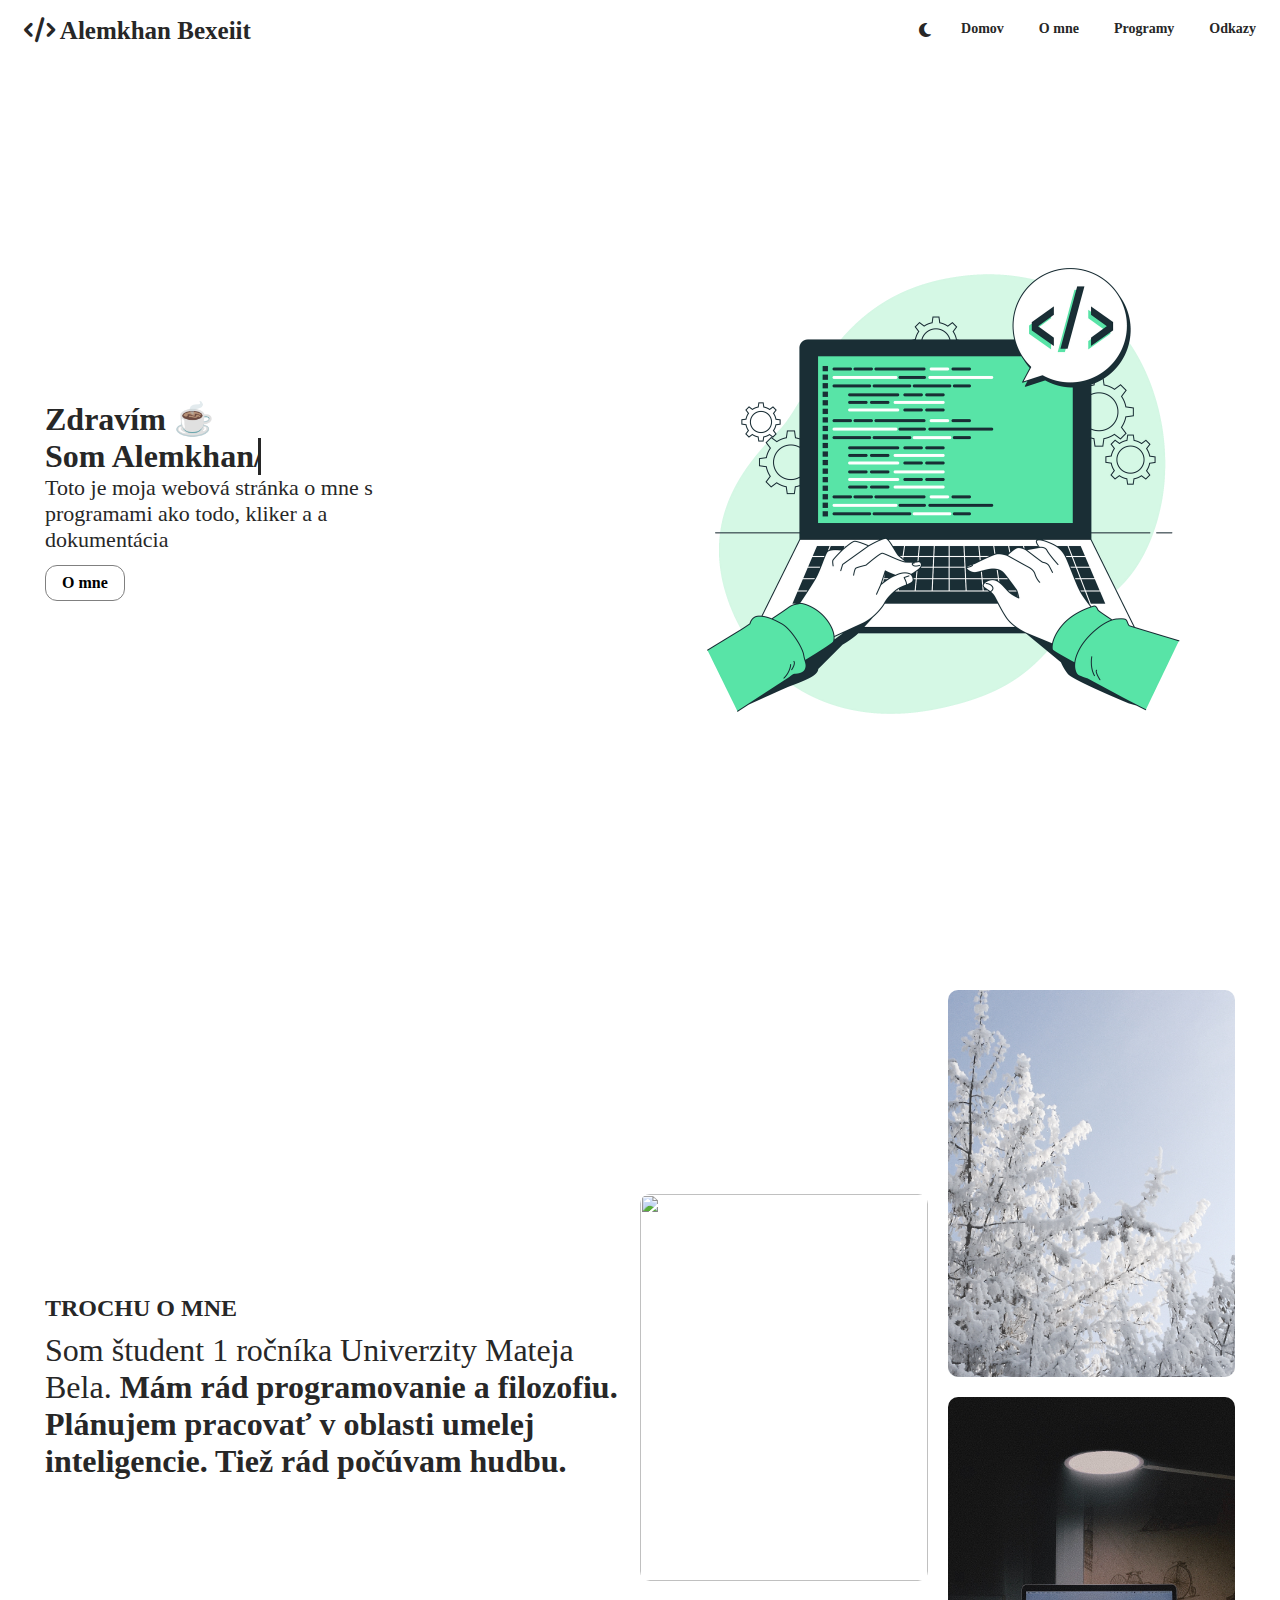
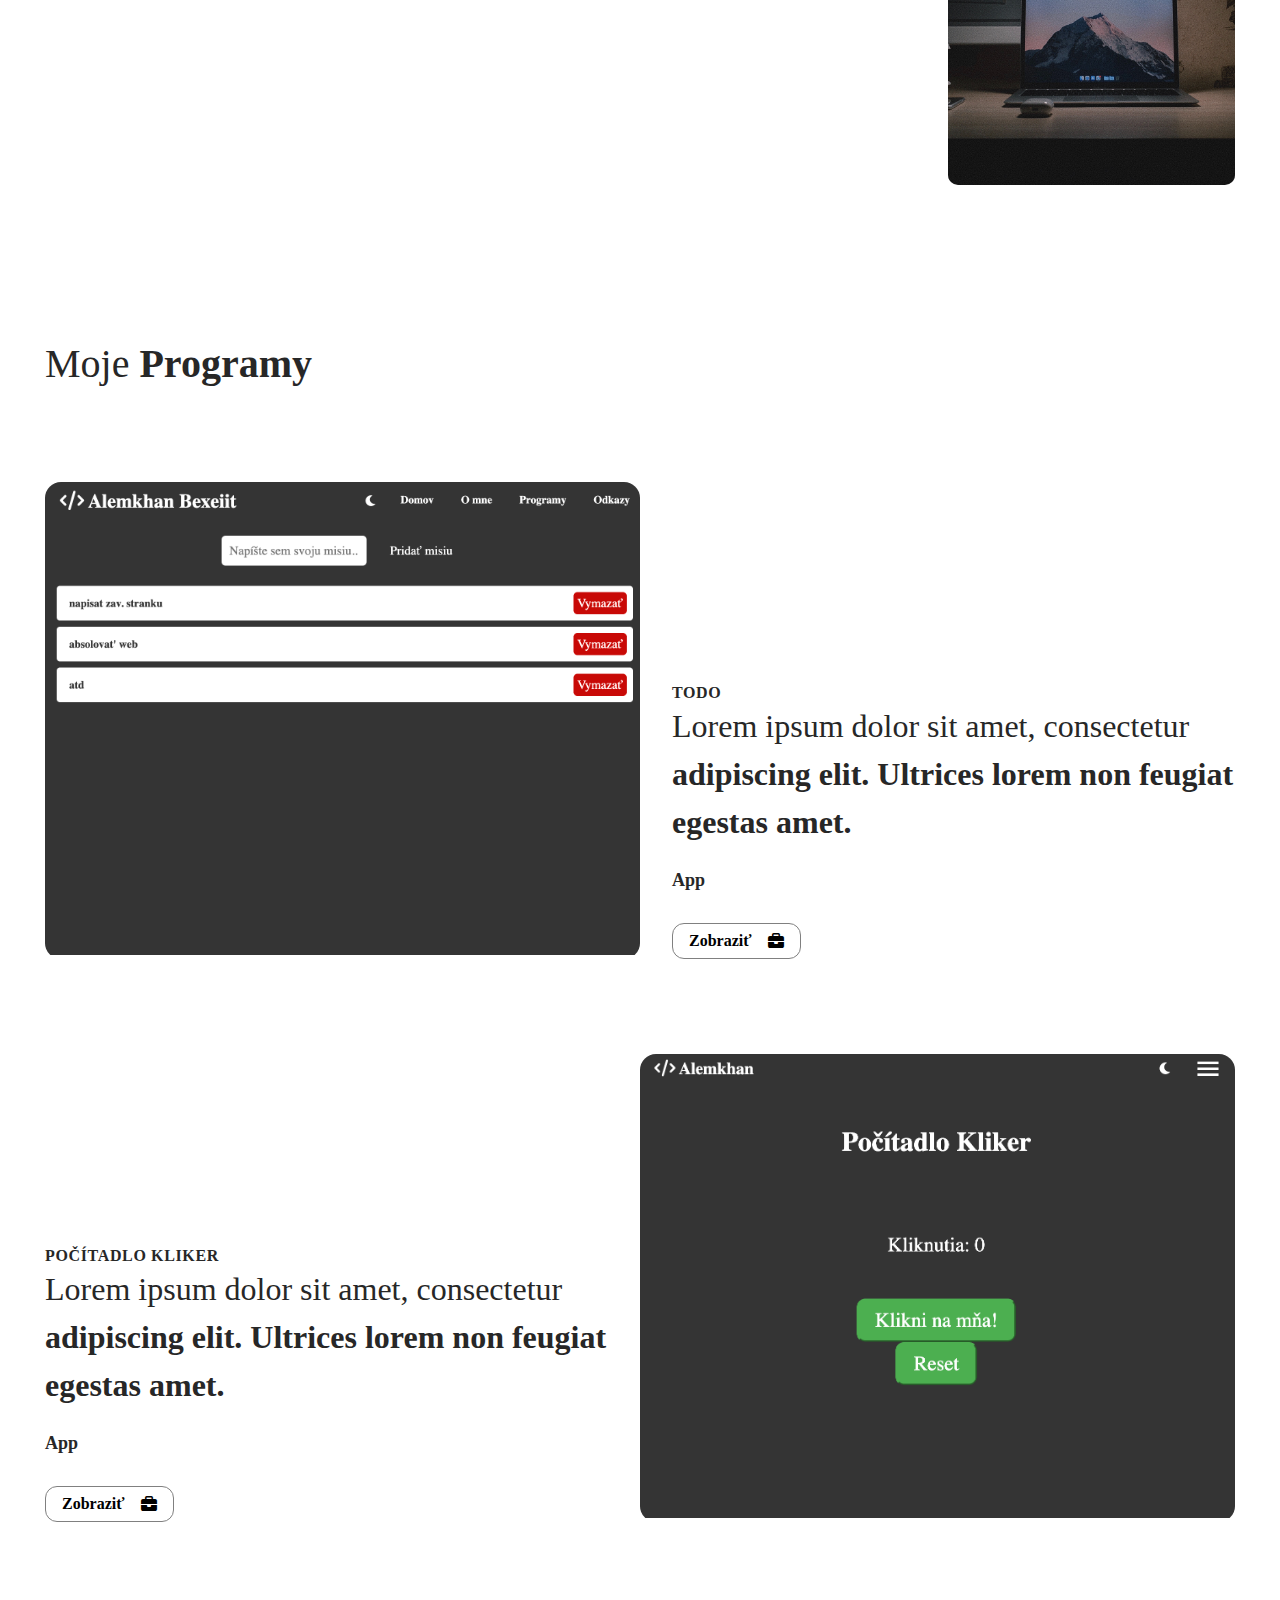
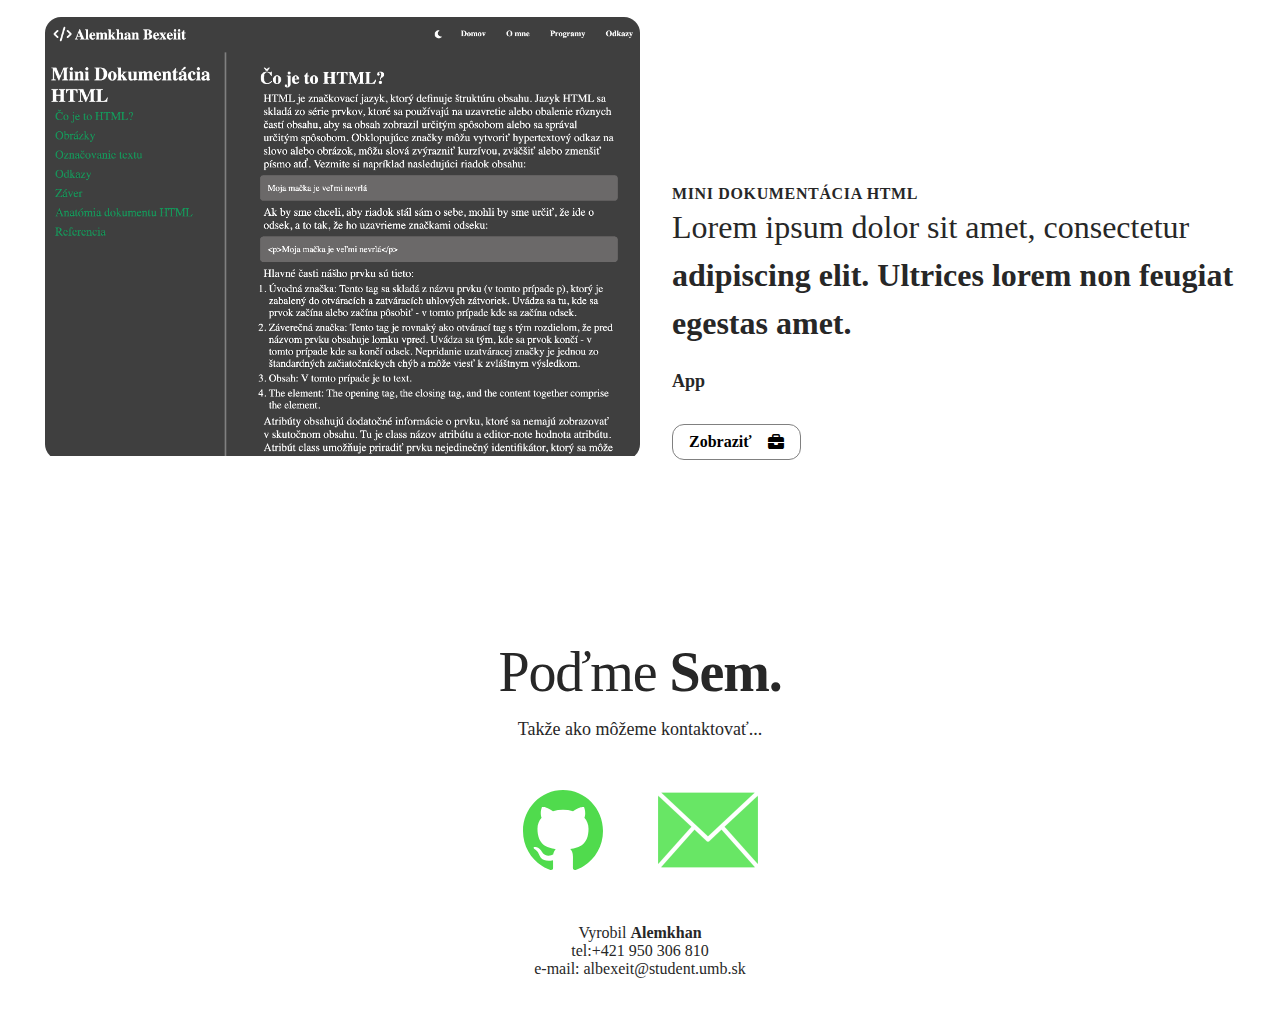
==== index.html @ d19af56a "Correct version" ====
<!-- odkaz na stranku online: alemkhan.maweb.eu -->

<!DOCTYPE html>
<html lang="sk">
<head>
	<!--pridanie optimalizácie seo a zapojenie všetkých potrebných štýlov a ikon-->
    <meta charset="UTF-8">
    <meta http-equiv="X-UA-Compatible" content="IE=edge">
    <meta name="viewport" content="width=device-width, initial-scale=1.0">
	<meta name="author" content="Alemkhan Bexeiit">
	<meta name="description" content="Záverečná stránka Alemkhan Bexeiit">
	<meta name="keywords" content="Alemkhan, Bexeiit, Alemkhan Bexeiit, stranka Alemkhan, Bexeiit stranka, zaverecna stranka Alemkhan, UMB Alemkhan, UMB Bexeiit, documentacia html, todo, kliker, Záverečná stránka Alemkhan, Záverečná stránka" />
    <link rel="stylesheet" href="style.css" />
    <link rel="stylesheet" href="https://cdnjs.cloudflare.com/ajax/libs/font-awesome/6.1.1/css/all.min.css" />
    <link rel="shortcut icon" href="img/code_codepen_coding_development_program_programming_icon_123266.png" type="image/x-icon" />
    <title>Alemkhan Bexeit</title>
</head>
<body>
	<!--Hlavička html kódu-->
    <header>
        <div class="container header__inner">
            <h1 class="logo"><a class="logo-a" href="#"><i class="fa-solid fa-code"></i> Alemkhan <span class="hide-logo">Bexeiit</span></a></h1>
            <nav>
                <div class="darkmodebtn">
                    <i class="fa-solid fa-moon"></i>
                </div>
                <ul class="ul menu__list">
                    <li class="menu__item"><a id="ul-li-1" class="ul-li-a menu__link" href="#home">Domov</a><div class="link-bottom" id="bt1"> </div></li>
                    <li class="menu__item"><a id="ul-li-2" class="ul-li-a menu__link" href="#about">O mne</a><div class="link-bottom" id="bt2"> </div></li>
                    <li class="menu__item"><a id="ul-li-3" class="ul-li-a menu__link" href="#works">Programy</a><div class="link-bottom" id="bt3"> </div></li>
                    <li class="menu__item"><a id="ul-li-4" class="ul-li-a menu__link" href="#contact">Odkazy</a><div class="link-bottom" id="bt4"> </div></li>
                </ul>
                <div class="hamburger">
                    <span class="bar" id="bar1"></span>
                    <span class="bar" id="bar2"></span>
                    <span class="bar" id="bar3"></span>
                </div>
            </nav>
        </div>
    </header>

	<!--Hlavný v body html kód-->
    <main>   
		<!--Prvá strana časti hlavného kódu-->
         <section class="observe home" id="home">
            <div class="container home__inner">
                <div class="home__info">
                    <div class="homei">Zdravím ☕</div>
                    <div class="typing-demo homei">
                        Som Alemkhan/študent UMB!
                    </div>
                    <p>
                        Toto je moja webová stránka o mne s programami ako todo, kliker a  a dokumentácia
                    </p>
					<a id="mainbtn" href="#about" class="card__button">O mne</a>
                </div>
                <img class="home__img" src="./img/home.png" alt="">
            </div>
         </section>

		 <!--Sekcia O mne v hlavnom kóde-->
         <section id="about" class="observe about">
			<div class="container about__container">
				<div class="about__info">
					<h2 class="about__title">Trochu o mne</h2>
					<div class="about__text"><span>Som študent 1 ročníka Univerzity Mateja Bela.</span> Mám rád programovanie a filozofiu. Plánujem pracovať v oblasti umelej inteligencie. Tiež rád počúvam hudbu. </div>
				</div>
				<div class="about__gallery">
					<div class="about__img"><img src="img/IMG_4137.png" alt=""></div>
					<div class="about__img"><img src="img/about-2.png" alt=""></div>
					<div class="about__img"><img src="img/about-3.png" alt=""></div>
				</div>
			</div>
		</section>

		<!--Všetky programy v mojom projekte-->
        <section id="works" class="observe works">
			<div class="container works__container">
				<h2 class="works__title">Moje <span>Programy</span></h2>
				<div class="works__body">
					<!--ToDo-->
					<div class="works__card card">
						<div class="card__img">
							<img src="img/todo.png" alt="">
						</div>
						<div class="card__info">
							<span class="card__tag">ToDo</span>
							<div class="card__text">Lorem ipsum dolor sit amet, consectetur <span>adipiscing elit. Ultrices
									lorem non feugiat egestas amet.</span></div>
							<div class="card__category">App</div>
							<a href="todo.html" id="btnwork1" class="card__button"><span>Zobraziť</span> <i class="fa-solid fa-briefcase"></i></a>
						</div>
					</div>
					<!--Kliker-->
					<div class="works__card card card_r">
						<div class="card__img">
							<img src="img/clicker.png" alt="">
						</div>
						<div class="card__info">
							<span class="card__tag">Počítadlo Kliker</span>
							<div class="card__text">Lorem ipsum dolor sit amet, consectetur <span>adipiscing elit. Ultrices
									lorem non feugiat egestas amet.</span></div>
							<div class="card__category">App</div>
							<a href="clicker.html" id="btnwork2" class="card__button"><span>Zobraziť</span> <i class="fa-solid fa-briefcase"></i></a>
						</div>
					</div>
					<!--Documentacia-->
					<div class="works__card card">
						<div class="card__img">
							<img src="img/documentation.png" alt="">
						</div>
						<div class="card__info">
							<span class="card__tag">Mini Dokumentácia HTML</span>
							<div class="card__text">Lorem ipsum dolor sit amet, consectetur <span>adipiscing elit. Ultrices
									lorem non feugiat egestas amet.</span></div>
							<div class="card__category">App</div>
							<a href="htmldoc.html" id="btnwork3" class="card__button"><span>Zobraziť</span> <i class="fa-solid fa-briefcase"></i></a>
						</div>
					</div>
				</div>
			</div>
		</section>
    </main>

	<!--Footer html kodu-->
    <footer id="contact" class="observe footer">
		<div class="container footer__container">
			<h3 class="footer__title"><span>Poďme</span> Sem.</h3>
			<span class="footer__subtitle">Takže ako môžeme kontaktovať...</span>
			<div class="footer__socials">
				<a href="https://github.com/AlemkhanIT" class="footer__social">
					<svg width="80px" height="80px" viewBox="0 0 20 20" version="1.1" xmlns="http://www.w3.org/2000/svg" xmlns:xlink="http://www.w3.org/1999/xlink" fill="#828282" stroke="#828282"><g stroke-width="0"></g><g stroke-linecap="round" stroke-linejoin="round"></g><g> <title>github [#50db4d]</title> <desc>Created with Sketch.</desc> <defs> </defs> <g id="Page-1" stroke="none" stroke-width="1" fill="none" fill-rule="evenodd"> <g id="Dribbble-Light-Preview" transform="translate(-140.000000, -7559.000000)" fill="#50db4d"> <g id="icons" transform="translate(56.000000, 160.000000)"> <path d="M94,7399 C99.523,7399 104,7403.59 104,7409.253 C104,7413.782 101.138,7417.624 97.167,7418.981 C96.66,7419.082 96.48,7418.762 96.48,7418.489 C96.48,7418.151 96.492,7417.047 96.492,7415.675 C96.492,7414.719 96.172,7414.095 95.813,7413.777 C98.04,7413.523 100.38,7412.656 100.38,7408.718 C100.38,7407.598 99.992,7406.684 99.35,7405.966 C99.454,7405.707 99.797,7404.664 99.252,7403.252 C99.252,7403.252 98.414,7402.977 96.505,7404.303 C95.706,7404.076 94.85,7403.962 94,7403.958 C93.15,7403.962 92.295,7404.076 91.497,7404.303 C89.586,7402.977 88.746,7403.252 88.746,7403.252 C88.203,7404.664 88.546,7405.707 88.649,7405.966 C88.01,7406.684 87.619,7407.598 87.619,7408.718 C87.619,7412.646 89.954,7413.526 92.175,7413.785 C91.889,7414.041 91.63,7414.493 91.54,7415.156 C90.97,7415.418 89.522,7415.871 88.63,7414.304 C88.63,7414.304 88.101,7413.319 87.097,7413.247 C87.097,7413.247 86.122,7413.234 87.029,7413.87 C87.029,7413.87 87.684,7414.185 88.139,7415.37 C88.139,7415.37 88.726,7417.2 91.508,7416.58 C91.513,7417.437 91.522,7418.245 91.522,7418.489 C91.522,7418.76 91.338,7419.077 90.839,7418.982 C86.865,7417.627 84,7413.783 84,7409.253 C84,7403.59 88.478,7399 94,7399"> </path> </g> </g> </g> </g></svg>					
				</a>
				<a href="mailto:abexeit@student.umb.sk" class="footer__social">
					<svg fill="#68e665" version="1.1" xmlns="http://www.w3.org/2000/svg" xmlns:xlink="http://www.w3.org/1999/xlink" width="100px" height="100px" viewBox="0 0 512 512" xml:space="preserve" stroke="#68e665"><g stroke-width="0"></g><g stroke-linecap="round" stroke-linejoin="round"></g><g> <g> <path style="display: inline;" d="M170.591,239.406L1.584,429.263c-0.433-1.911-1.084-3.759-1.084-5.852V88.589 c0-2.541,0.71-4.837,1.356-7.144L170.591,239.406z M493.987,65.524c-1.238-0.277-2.424-0.876-3.79-0.876H21.819 c-1.297,0-2.456,0.599-3.769,0.876l237.961,222.734L493.987,65.524z M262.808,313.021c-1.954,1.869-4.372,2.777-6.797,2.777 c-2.419,0-4.842-0.908-6.775-2.777l-62.21-58.217L16.656,446.145c1.698,0.523,3.364,1.207,5.163,1.207h468.378 c1.89,0,3.534-0.684,5.243-1.207L325.082,254.804L262.808,313.021z M341.494,239.406l168.98,189.836 c0.459-1.911,1.025-3.759,1.025-5.831V88.589c0-2.499-0.62-4.837-1.26-7.133L341.494,239.406z"> </path> </g> </g></svg>				</a>
			</div>
			<div class="footer__copyright">Vyrobil <span>Alemkhan</span></div>
			<div>tel:+421 950 306 810</div>
			<div>e-mail: albexeit@student.umb.sk</div>
		</div>
	</footer>

	<!--pridanie môjho skriptu na konci, aby to fungovalo správne-->
    <script src="script.js"></script>
</body>
</html>
---- style.css ----
/* štandardné nastavenia */
* {
	box-sizing: border-box;
	font-family: "Open Sans";
	margin: 0;
	padding: 0;
}
html{
    scroll-behavior: smooth;
}
/* premenné farieb */
:root{
	--primary-color:#fff;
	--secondary-color:#272727;
}

/* všetky štýly (body) */
body{
	color: var(--secondary-color);
	background-color: var(--primary-color);
    margin:0 20px;
}
#about,#works,#contact{
    padding-top: 60px;
}
/* tmavý štýl témy */
.dark-mode{
	color: #fff;
	background-color: #272727;
}
.darkmodebtn{
	cursor: pointer;
}

/* header štýly */
.logo-a {
	display: block;
	color: var(--secondary-color);
	font-weight: 700;
	text-decoration: none;
	font-size: 25px;
}
a:hover > i {
	animation: rotation 0.5s;
}
.logo-a.darker-mode{
    color: #fff;
}
.logo-a:visited{
    color: var(--secondary-color);
}
.logo-a.darker-mode:visited{
    color: #fff;
}
header{
    padding-top: 50px;
    padding-left: 10px;
    padding-right: 10px;
    position: fixed;
    width: 100%;
    padding: 9px;
    z-index: 1000;
    top: 0;
    left: 0;
    background-color: var(--primary-color);
}
.header__inner{
    display: flex;
    align-items: center;
    justify-content: space-between;
    margin: 0 20px;
}
header.darker-mode{
	color: #fff;
	background-color:#272727;
}
.header__inner ul{
    display: flex;
    align-items: center;
    gap: 35px;
}
.ul li{
    font-size: 14px;
    list-style: none;
    margin-top: 12px;
}
.ul-li-a{
    text-decoration: none;
    font-weight: 700;
    color: var(--secondary-color);
}
nav ul li.active  .link-bottom{
    opacity: 1;
}
.ul-li-a.darker-mode{
    color: #fff;
}
.link-bottom{
    width: 100%;
    height: 3px;
    background-color: var(--secondary-color);
    margin-top: 12px;
    opacity: 0;
}
.link-bottom.darker-mode{
    background-color:#fff;
}
.header__inner ul li a:hover + .link-bottom{
    transition: .3s all ease-in-out;
    opacity: 1;
}
/* burger menu pre responsivnosti */
.hamburger{
    display: none;
    cursor: pointer;
}
.bar{
    display: block;
    width: 25px;
    height: 3px;
    margin: 4px auto;
    background-color: var(--secondary-color);
    -webkit-transition: all .3s ease-in-out;
    transition: all .3s ease-in-out;
}
.bar.darker-mode{
	background-color: #fff;
}

/* animácia otáčania  */
@keyframes rotation {
	0% {
		transform: rotate(0deg);
	}
	100% {
		transform: rotate(360deg);
	}
}

/* navigacia */
nav{
	display: flex;
	align-items: center;
	gap: 30px;
}

/* main štýly */
main{
	padding: 0 10px;
}

/* domovská obrazovka */
.home{
    height: 100vh;
    padding-top: 100px;
    display: flex;
}
.home__inner{
    width: 100%;
    display: grid;
    grid-template-columns: 1fr 1fr;
    align-items: center;
    gap:20px;
}
.home__img{
    width: 100%;
    max-width: 800px;
    height: auto;
    justify-self: center;
    animation: fly 3s linear infinite;
}
.homei{
	font-size: 2.5em;
    font-weight: 600;
}
.home__info{
    width: 50ch;
}
.home__info p{
    font-size: 22px;
}

/* animácia lietajúceho obrázka na hlavnej stránke */
@keyframes fly{
    0%{
        transform: translateY(20px);
    }
    50%{
        transform: translateY(0px);
    }
    100%{
        transform: translateY(20px);
    }
}

/* typing animacia */
.typing-demo {
	width: 100%;
    max-width: 27ch;
	animation: typing 7s steps(35) infinite, blink 0.5s step-end infinite alternate;
	white-space: nowrap;
	overflow: hidden;
	border-right: 3px solid;
}

/* animácia imitácie písania na klávesnici */
@keyframes typing {
	0%,10%,100% {
		width: 0ch;
	}
    50%,80%{
        width: 27ch;
    }
}
@keyframes blink {
	50% {
		border-color: transparent;
	}
}

/* o mne sekcia štýly */
.about{
    margin-top: 30px;
	padding: 75px 0;
}
.about__container {
	display: flex;
	align-items: center;
	gap: 20px;
}
.about__text {
	font-size: 32px;
	
	font-weight: 600;
	margin-top: 10px;
}
.about__text span {
	font-weight: 300;
}
.about__title {
	font-weight: 600;
	font-size: 24px;
	text-transform: uppercase;
}
.about__gallery {
	flex: 0 0 50%;
	display: grid;
	grid-template-columns: repeat(2, 1fr);
	grid-template-rows: repeat(4, 1fr);
	gap: 20px;
}
.about__img {
	border-radius: 10px;
	overflow: hidden;
}
.about__img img {
	height: 100%;
	width: 100%;
	object-fit: cover;
}
.about__img:nth-child(1) {
	grid-column: 1/2;
	grid-row: 2/4;
}
.about__img:nth-child(2) {
	grid-column: 2/3;
	grid-row: 1/3;
}
.about__img:nth-child(3) {
	grid-column: 2/3;
	grid-row: 3/5;
}

/* štýly sekcie programov */
.works {
	padding: 80px 0 120px;
    margin-top: 20px;
}
.works__title {
	font-weight: 300;
	font-size: 40px;
}
.works__title span {
	font-weight: 600;
}
.works__body {
	margin-top: 95px;
}
.container {
	max-width: 1300px;
	margin: 0px auto;
	padding: 0 15px;
}
.card {
	display: flex;
	gap: 32px;
}
.card:not(:last-child) {
	margin-bottom: 95px;
}
.card_r {
	flex-direction: row-reverse;
}
.card__img {
	border-radius: 16px;
	overflow: hidden;
	flex: 0 0 50%;
}
.card__img img {
	max-width: 100%;
}
.card__info {
	flex: 1 1 auto;
	align-self: flex-end;
}
.card__tag {
	font-weight: 600;
	letter-spacing: 0.04em;
	text-transform: uppercase;
	margin-bottom: 16px;
}
.card__text {
	font-weight: 300;
	font-size: 32px;
	line-height: 150%;
	margin-bottom: 24px;
}
.card__text span {
	font-weight: 600;
}
.card__category {
	font-size: 18px;
    font-weight: 700;
}
.card__button {
	display: inline-flex;
	margin-top: 32px;
	padding: 8px 16px 8px 16px;
	border: 1px solid gray;
	border-radius: 12px;
	color: #000;
	text-decoration: none;
    align-items: center;
    gap: 16px;
    font-weight: 700;
    transition: .2s all ease-in-out;
}
.card__button.darker-mode{
    color: white;
}

.card__button:hover {
	background: #50C878;
    color: #fff;
    border: 1px solid transparent;
}

.home__info > .card__button{
    margin-top: 12px;
}


/* pätička stranky */
.footer {
	padding: 80px 0 40px;
}
.footer__container {
	display: flex;
	justify-content: center;
	flex-direction: column;
	align-items: center;
}
.footer__title {
	font-size: 56px;
	letter-spacing: -0.02em;
	font-weight: 600;
}
.footer__title span {
	font-weight: 300;
}
.footer__subtitle {
	font-weight: 300;
	font-size: 18px;
	margin-top: 15px;
}
.footer__socials {
	display: flex;
	margin-top: 40px;
	align-items: center;
}
.footer__social svg {
	transition: all .2s;
}
.footer__social:hover svg {
	transform: scale(1.3);
}
.footer__social:not(:last-child) {
	margin-right: 55px;
}
.footer__copyright {
	margin-top: 40px;
	font-weight: 300;
}
.footer__copyright span {
	font-weight: 600;
}
.footer__social {
    fill: #272727;
}

/* Responzivita stránky pre maximálnu šírku 1300px */
@media(max-width:1300px){
    .homei{
        font-size: 2em;
        font-weight: 600;
    }
    h2{
        font-size: 20px;
    }
    .home__info{
        width: 27ch;
    }
    .home__info p{
        width: 30ch;
        font-size: 22px;
    }
    .home__img{
        width: 100%;
        max-width: 500px;
    }
}
/* Responzivita stránky pre maximálnu šírku 840px */
@media (max-width:840px){
    .about__img:nth-child(1) {
        width: 50%;
    }
    .about__container {
		flex-direction: column;
	}
    .about__text{
        font-size: 20px;
    }
	.about__gallery {
		display: flex;
		align-items: center;
		justify-content: space-evenly;
		flex-wrap: wrap;
		flex-direction: row;
		align-items: stretch;
	}
    .typing-demo {
		font-size: 22px;
	}
    .about__img:nth-child(2) {
        display: none;
    }
    .about__img:nth-child(3) {
        display: none;
    }
}
/* Responzivita stránky pre maximálnu šírku 764px */
@media (max-width: 764px) {
    .about__img:nth-child(1) {
        width: 60%;
    }
    body{
        margin: 0;
    }
    .header__inner{
        margin: 0;
    }
	.header{
        padding: 10px;
    }
	.logo a{
		font-size: 20px;
	}
	.hamburger{
        display: block;
    }
    .hamburger.active .bar:nth-child(2){
        opacity: 0;
    }
    .hamburger.active .bar:nth-child(1){
        transform: translateY(7px) rotate(45deg);
    }
    .hamburger.active .bar:nth-child(3){
        transform: translateY(-7px) rotate(-45deg);
    }
    .typing-demo {
		font-size: 18px;
	}
    .home__info p{
        font-size: 18px;
    }
    .ul{
        position: fixed;
        right: -100%;
        top: 45px;
        bottom: 0;
        flex-direction: column;
        background-color: var(--primary-color);
        width: 100%;
        text-align: center;
        transition: .3s;
        padding: 20px;
        overflow-y: scroll;
        z-index: 100;
    }
	.ul.darker-mode{
		background-color:#272727;
	}
    .ul li a{
        color: var(--secondary-color);
        margin: 10px auto;
    }
    .ul.active{
        right: 0;
    }
    .hide-logo{
        display: none;
    }
    .card {
		flex-direction: column;
		align-items: center;
		text-align: center;
	}
    .clients, .works, .about {
		padding: 30px 0 ;
	}
	.clients__title, .works__title {
		font-size: 25px;
	}
	.clients__body, .works__body {
		margin-top: 40px;
	}
	.card:not(:last-child) {
		margin-bottom: 50px;
	}
    .card__text, .about__text {
		font-size: 20px;
		margin-top: 10px;
	}
    .menu__item{
        font-size: 25px;
    }
    .ul li{
        font-size: 20px;
    }
    .header__inner ul{
        margin-top:-7px;
        padding-top: 70px;
    }
}
/* Responzivita stránky pre maximálnu šírku 600px */
@media (max-width:600px){
    .home__inner{
        grid-template-columns: 1fr;
    }
    .home{
        height: auto;
    }
    
    .about__img:nth-child(1) {
        width: 100%;
    }
    .footer__title {
		font-size: 30px;
	}
}
/* Responzivita stránky pre maximálnu šírku 300px */
@media (max-width:300px){
    .typing-demo{
        font-size: 15px;
    }
    .home__info p{
        font-size: 15px;
    }
}
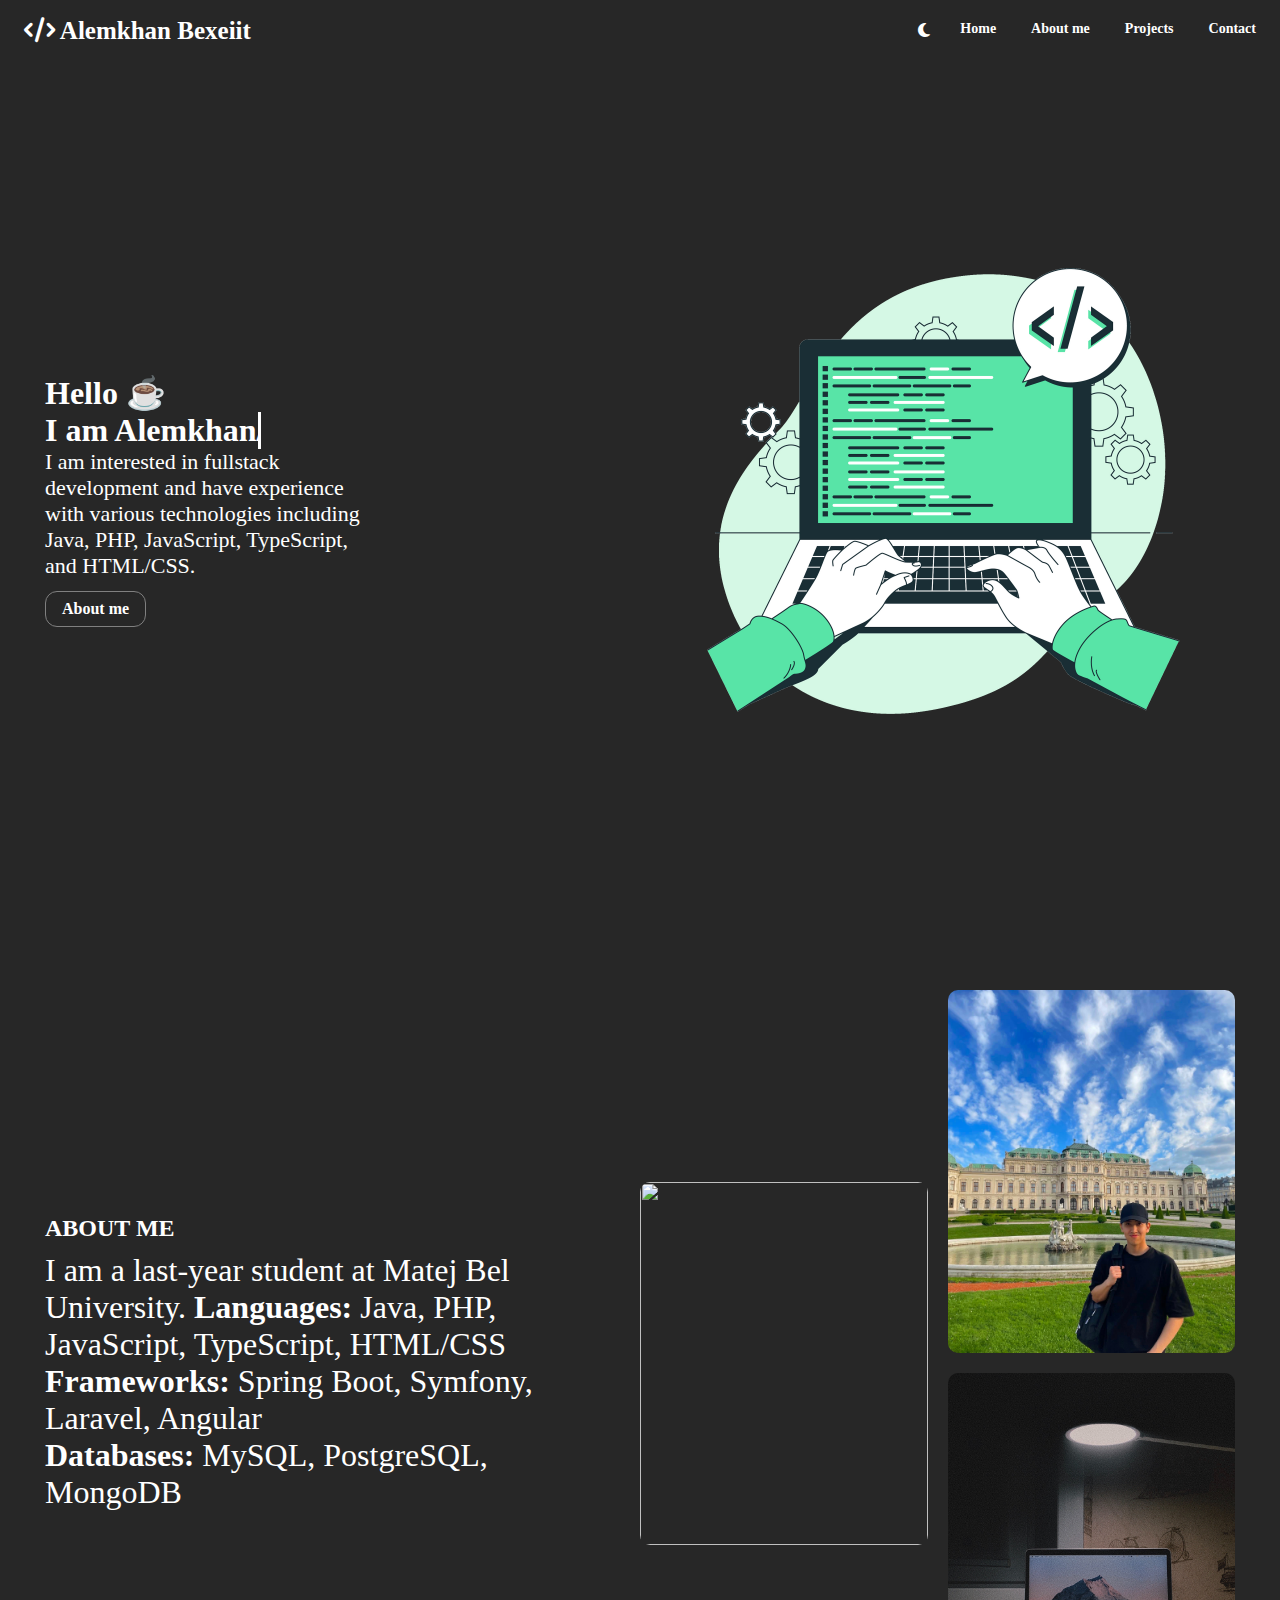
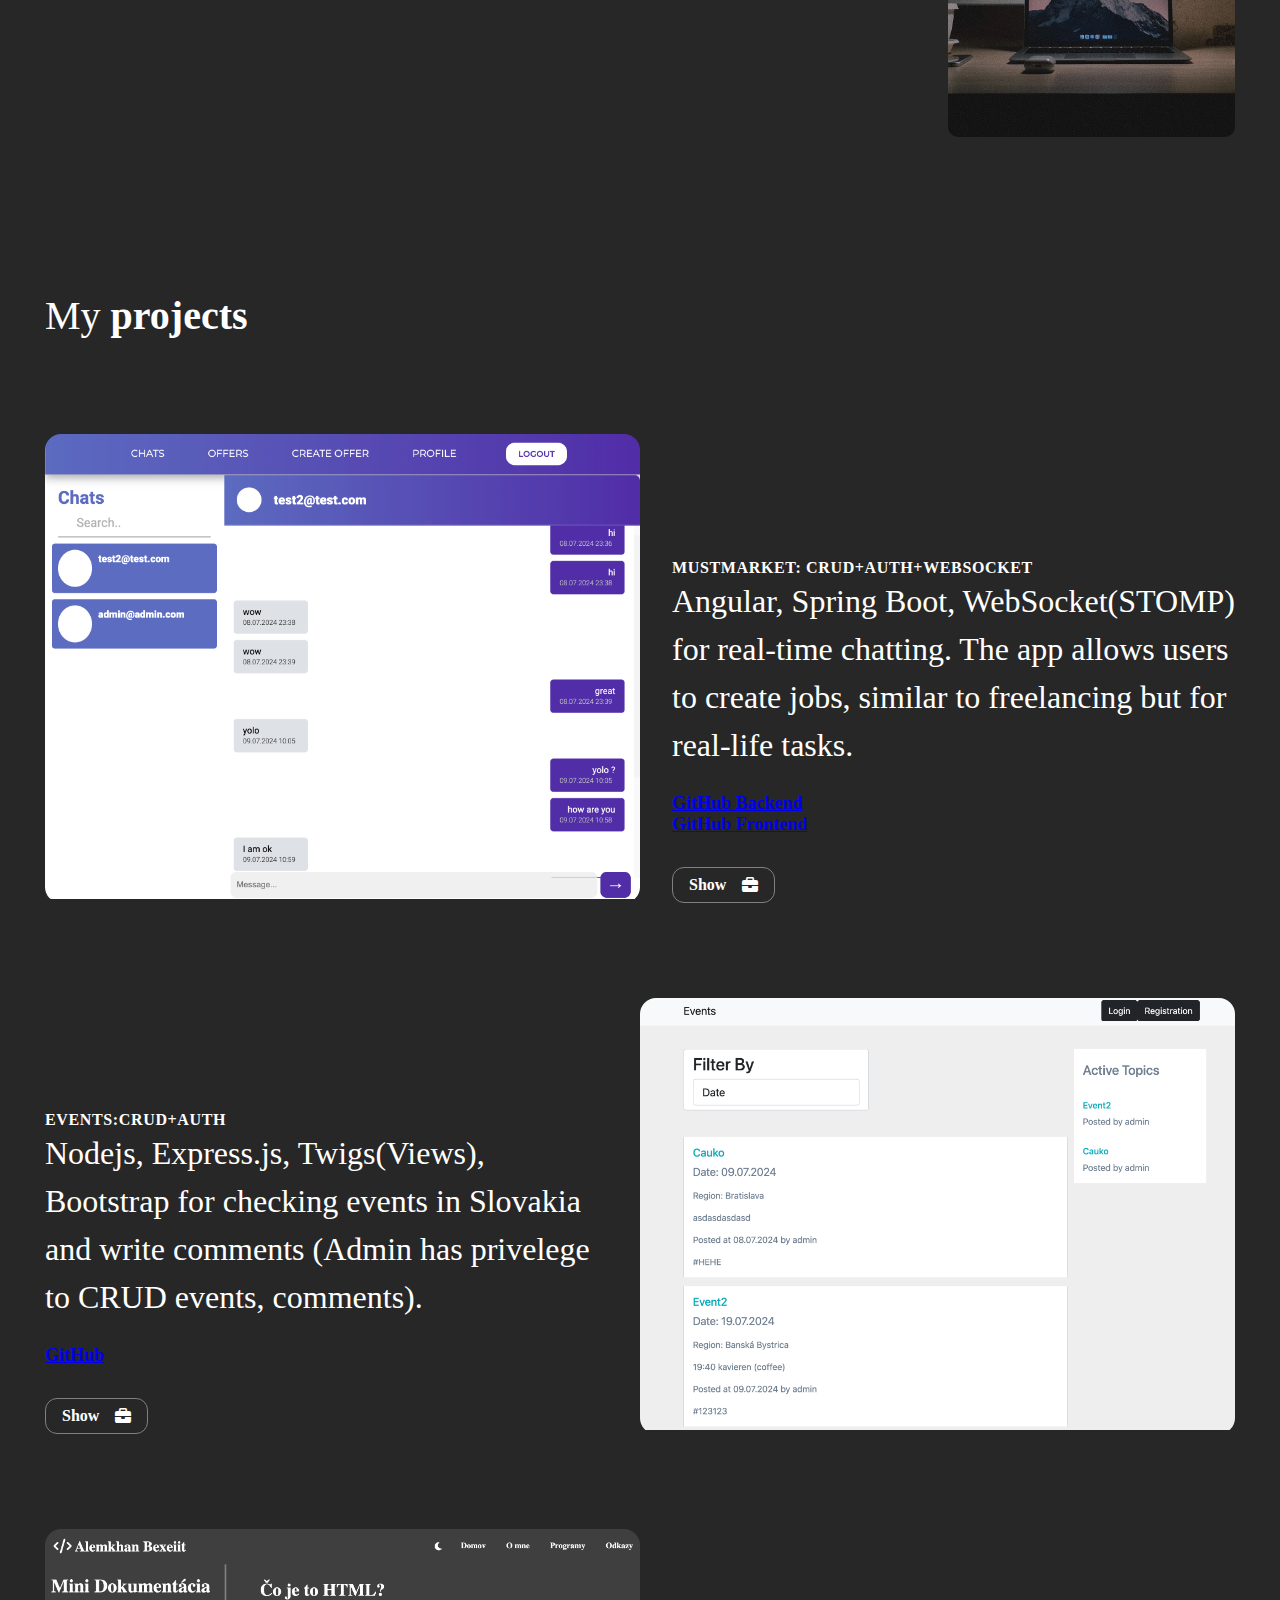
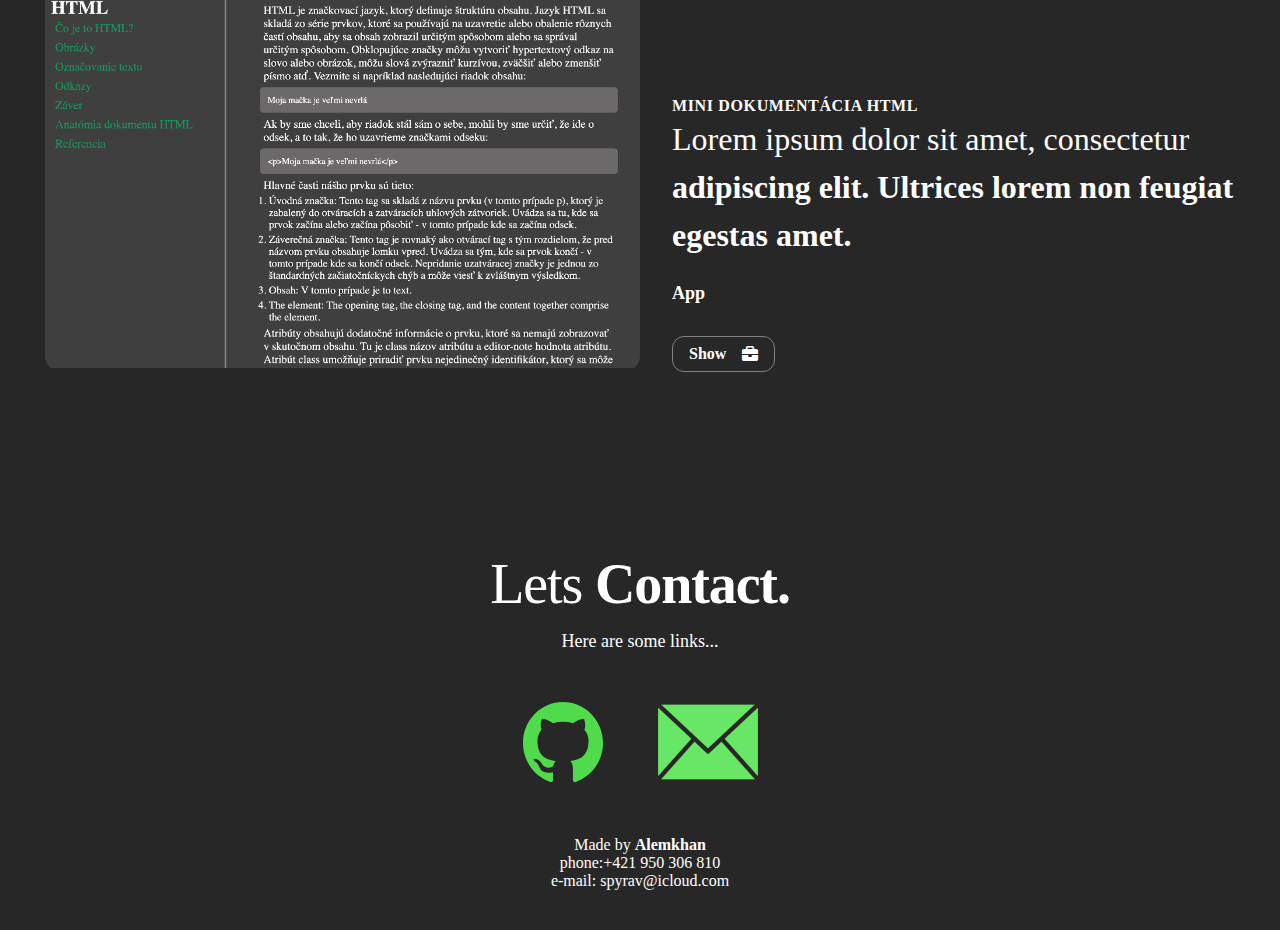
==== commit 846233a5: "Existing projects" ====
--- a/index.html
+++ b/index.html
@@ -1,39 +1,39 @@
 <!-- odkaz na stranku online: alemkhan.maweb.eu -->
 
 <!DOCTYPE html>
-<html lang="sk">
+<html lang="en">
 <head>
 	<!--pridanie optimalizácie seo a zapojenie všetkých potrebných štýlov a ikon-->
     <meta charset="UTF-8">
     <meta http-equiv="X-UA-Compatible" content="IE=edge">
     <meta name="viewport" content="width=device-width, initial-scale=1.0">
 	<meta name="author" content="Alemkhan Bexeiit">
-	<meta name="description" content="Záverečná stránka Alemkhan Bexeiit">
-	<meta name="keywords" content="Alemkhan, Bexeiit, Alemkhan Bexeiit, stranka Alemkhan, Bexeiit stranka, zaverecna stranka Alemkhan, UMB Alemkhan, UMB Bexeiit, documentacia html, todo, kliker, Záverečná stránka Alemkhan, Záverečná stránka" />
+	<meta name="description" content="Alemkhan Bexeiit">
+	<meta name="keywords" content="Alemkhan, Bexeiit, Alemkhan Bexeiit, website Alemkhan, Bexeiit website, portfolio Alemkhan, UMB Alemkhan, UMB Bexeiit, Alemkhan Bexeiit portfolio" />
     <link rel="stylesheet" href="style.css" />
     <link rel="stylesheet" href="https://cdnjs.cloudflare.com/ajax/libs/font-awesome/6.1.1/css/all.min.css" />
     <link rel="shortcut icon" href="img/code_codepen_coding_development_program_programming_icon_123266.png" type="image/x-icon" />
-    <title>Alemkhan Bexeit</title>
+    <title>Alemkhan Bexeiit</title>
 </head>
-<body>
+<body class="dark-mode">
 	<!--Hlavička html kódu-->
-    <header>
+    <header class="darker-mode">
         <div class="container header__inner">
-            <h1 class="logo"><a class="logo-a" href="#"><i class="fa-solid fa-code"></i> Alemkhan <span class="hide-logo">Bexeiit</span></a></h1>
+            <h1 class="logo"><a class="logo-a darker-mode" href="#"><i class="fa-solid fa-code"></i> Alemkhan <span class="hide-logo">Bexeiit</span></a></h1>
             <nav>
                 <div class="darkmodebtn">
                     <i class="fa-solid fa-moon"></i>
                 </div>
-                <ul class="ul menu__list">
-                    <li class="menu__item"><a id="ul-li-1" class="ul-li-a menu__link" href="#home">Domov</a><div class="link-bottom" id="bt1"> </div></li>
-                    <li class="menu__item"><a id="ul-li-2" class="ul-li-a menu__link" href="#about">O mne</a><div class="link-bottom" id="bt2"> </div></li>
-                    <li class="menu__item"><a id="ul-li-3" class="ul-li-a menu__link" href="#works">Programy</a><div class="link-bottom" id="bt3"> </div></li>
-                    <li class="menu__item"><a id="ul-li-4" class="ul-li-a menu__link" href="#contact">Odkazy</a><div class="link-bottom" id="bt4"> </div></li>
+                <ul class="ul darker-mode menu__list">
+                    <li class="menu__item"><a id="ul-li-1" class="ul-li-a darker-mode menu__link" href="#home">Home</a><div class="link-bottom darker-mode" id="bt1"> </div></li>
+                    <li class="menu__item"><a id="ul-li-2" class="ul-li-a darker-mode menu__link" href="#about">About me</a><div class="link-bottom darker-mode" id="bt2"> </div></li>
+                    <li class="menu__item"><a id="ul-li-3" class="ul-li-a darker-mode menu__link" href="#works">Projects</a><div class="link-bottom darker-mode" id="bt3"> </div></li>
+                    <li class="menu__item"><a id="ul-li-4" class="ul-li-a darker-mode menu__link" href="#contact">Contact</a><div class="link-bottom darker-mode" id="bt4"> </div></li>
                 </ul>
                 <div class="hamburger">
-                    <span class="bar" id="bar1"></span>
-                    <span class="bar" id="bar2"></span>
-                    <span class="bar" id="bar3"></span>
+                    <span class="bar darker-mode" id="bar1"></span>
+                    <span class="bar darker-mode" id="bar2"></span>
+                    <span class="bar darker-mode" id="bar3"></span>
                 </div>
             </nav>
         </div>
@@ -45,14 +45,14 @@
          <section class="observe home" id="home">
             <div class="container home__inner">
                 <div class="home__info">
-                    <div class="homei">Zdravím ☕</div>
+                    <div class="homei">Hello ☕</div>
                     <div class="typing-demo homei">
-                        Som Alemkhan/študent UMB!
+                        I am Alemkhan/Fullstack Dev.
                     </div>
                     <p>
-                        Toto je moja webová stránka o mne s programami ako todo, kliker a  a dokumentácia
+                        I am interested in fullstack development and have experience with various technologies including Java, PHP, JavaScript, TypeScript, and HTML/CSS. 
                     </p>
-					<a id="mainbtn" href="#about" class="card__button">O mne</a>
+					<a id="mainbtn" href="#about" class="card__button darker-mode">About me</a>
                 </div>
                 <img class="home__img" src="./img/home.png" alt="">
             </div>
@@ -62,12 +62,16 @@
          <section id="about" class="observe about">
 			<div class="container about__container">
 				<div class="about__info">
-					<h2 class="about__title">Trochu o mne</h2>
-					<div class="about__text"><span>Som študent 1 ročníka Univerzity Mateja Bela.</span> Mám rád programovanie a filozofiu. Plánujem pracovať v oblasti umelej inteligencie. Tiež rád počúvam hudbu. </div>
+					<h2 class="about__title">About me</h2>
+					<div class="about__text"><span>I am a last-year student at Matej Bel University.</span> Languages: <span>Java, PHP, JavaScript, TypeScript, HTML/CSS</span><br>
+
+						Frameworks: <span>Spring Boot, Symfony, Laravel, Angular</span><br>
+						
+						Databases: <span>MySQL, PostgreSQL, MongoDB </span></div>
 				</div>
 				<div class="about__gallery">
 					<div class="about__img"><img src="img/IMG_4137.png" alt=""></div>
-					<div class="about__img"><img src="img/about-2.png" alt=""></div>
+					<div class="about__img"><img src="img/IMG_4415.JPG" alt=""></div>
 					<div class="about__img"><img src="img/about-3.png" alt=""></div>
 				</div>
 			</div>
@@ -76,32 +80,31 @@
 		<!--Všetky programy v mojom projekte-->
         <section id="works" class="observe works">
 			<div class="container works__container">
-				<h2 class="works__title">Moje <span>Programy</span></h2>
+				<h2 class="works__title">My <span>projects</span></h2>
 				<div class="works__body">
-					<!--ToDo-->
 					<div class="works__card card">
 						<div class="card__img">
-							<img src="img/todo.png" alt="">
+							<img src="img/mustmarket.png" alt="">
 						</div>
 						<div class="card__info">
-							<span class="card__tag">ToDo</span>
-							<div class="card__text">Lorem ipsum dolor sit amet, consectetur <span>adipiscing elit. Ultrices
-									lorem non feugiat egestas amet.</span></div>
-							<div class="card__category">App</div>
-							<a href="todo.html" id="btnwork1" class="card__button"><span>Zobraziť</span> <i class="fa-solid fa-briefcase"></i></a>
+							<span class="card__tag">MustMarket: CRUD+AUTH+WEBSOCKET</span>
+							<div class="card__text">Angular, Spring Boot, WebSocket(STOMP) for real-time chatting. The app allows users to create jobs, similar to freelancing but for real-life tasks.</span></div>
+							<div class="card__category"><a href="https://github.com/AlemkhanIT/MustMarket-BE">GitHub Backend</a></div>
+							<div class="card__category"><a href="https://github.com/AlemkhanIT/MustMarket-FE">GitHub Frontend</a></div>
+
+							<a href="http://mustmarket.great-site.net" id="btnwork1" class="card__button darker-mode"><span>Show</span> <i class="fa-solid fa-briefcase"></i></a>
 						</div>
 					</div>
 					<!--Kliker-->
 					<div class="works__card card card_r">
 						<div class="card__img">
-							<img src="img/clicker.png" alt="">
+							<img src="img/events2.png" alt="">
 						</div>
 						<div class="card__info">
-							<span class="card__tag">Počítadlo Kliker</span>
-							<div class="card__text">Lorem ipsum dolor sit amet, consectetur <span>adipiscing elit. Ultrices
-									lorem non feugiat egestas amet.</span></div>
-							<div class="card__category">App</div>
-							<a href="clicker.html" id="btnwork2" class="card__button"><span>Zobraziť</span> <i class="fa-solid fa-briefcase"></i></a>
+							<span class="card__tag">Events:CRUD+AUTH</span>
+							<div class="card__text">Nodejs, Express.js, Twigs(Views), Bootstrap for checking events in Slovakia and write comments (Admin has privelege to CRUD events, comments). </span></div>
+							<div class="card__category"><a href="https://github.com/AlemkhanIT/ExpressSql">GitHub</a></div>
+							<a href="http://91.186.197.233" id="btnwork2" class="card__button darker-mode"><span>Show</span> <i class="fa-solid fa-briefcase"></i></a>
 						</div>
 					</div>
 					<!--Documentacia-->
@@ -114,7 +117,7 @@
 							<div class="card__text">Lorem ipsum dolor sit amet, consectetur <span>adipiscing elit. Ultrices
 									lorem non feugiat egestas amet.</span></div>
 							<div class="card__category">App</div>
-							<a href="htmldoc.html" id="btnwork3" class="card__button"><span>Zobraziť</span> <i class="fa-solid fa-briefcase"></i></a>
+							<a href="htmldoc.html" id="btnwork3" class="card__button darker-mode"><span>Show</span> <i class="fa-solid fa-briefcase"></i></a>
 						</div>
 					</div>
 				</div>
@@ -125,18 +128,18 @@
 	<!--Footer html kodu-->
     <footer id="contact" class="observe footer">
 		<div class="container footer__container">
-			<h3 class="footer__title"><span>Poďme</span> Sem.</h3>
-			<span class="footer__subtitle">Takže ako môžeme kontaktovať...</span>
+			<h3 class="footer__title"><span>Lets</span> Contact.</h3>
+			<span class="footer__subtitle">Here are some links...</span>
 			<div class="footer__socials">
 				<a href="https://github.com/AlemkhanIT" class="footer__social">
 					<svg width="80px" height="80px" viewBox="0 0 20 20" version="1.1" xmlns="http://www.w3.org/2000/svg" xmlns:xlink="http://www.w3.org/1999/xlink" fill="#828282" stroke="#828282"><g stroke-width="0"></g><g stroke-linecap="round" stroke-linejoin="round"></g><g> <title>github [#50db4d]</title> <desc>Created with Sketch.</desc> <defs> </defs> <g id="Page-1" stroke="none" stroke-width="1" fill="none" fill-rule="evenodd"> <g id="Dribbble-Light-Preview" transform="translate(-140.000000, -7559.000000)" fill="#50db4d"> <g id="icons" transform="translate(56.000000, 160.000000)"> <path d="M94,7399 C99.523,7399 104,7403.59 104,7409.253 C104,7413.782 101.138,7417.624 97.167,7418.981 C96.66,7419.082 96.48,7418.762 96.48,7418.489 C96.48,7418.151 96.492,7417.047 96.492,7415.675 C96.492,7414.719 96.172,7414.095 95.813,7413.777 C98.04,7413.523 100.38,7412.656 100.38,7408.718 C100.38,7407.598 99.992,7406.684 99.35,7405.966 C99.454,7405.707 99.797,7404.664 99.252,7403.252 C99.252,7403.252 98.414,7402.977 96.505,7404.303 C95.706,7404.076 94.85,7403.962 94,7403.958 C93.15,7403.962 92.295,7404.076 91.497,7404.303 C89.586,7402.977 88.746,7403.252 88.746,7403.252 C88.203,7404.664 88.546,7405.707 88.649,7405.966 C88.01,7406.684 87.619,7407.598 87.619,7408.718 C87.619,7412.646 89.954,7413.526 92.175,7413.785 C91.889,7414.041 91.63,7414.493 91.54,7415.156 C90.97,7415.418 89.522,7415.871 88.63,7414.304 C88.63,7414.304 88.101,7413.319 87.097,7413.247 C87.097,7413.247 86.122,7413.234 87.029,7413.87 C87.029,7413.87 87.684,7414.185 88.139,7415.37 C88.139,7415.37 88.726,7417.2 91.508,7416.58 C91.513,7417.437 91.522,7418.245 91.522,7418.489 C91.522,7418.76 91.338,7419.077 90.839,7418.982 C86.865,7417.627 84,7413.783 84,7409.253 C84,7403.59 88.478,7399 94,7399"> </path> </g> </g> </g> </g></svg>					
 				</a>
-				<a href="mailto:abexeit@student.umb.sk" class="footer__social">
+				<a href="mailto:spyrav@icloud.com" class="footer__social">
 					<svg fill="#68e665" version="1.1" xmlns="http://www.w3.org/2000/svg" xmlns:xlink="http://www.w3.org/1999/xlink" width="100px" height="100px" viewBox="0 0 512 512" xml:space="preserve" stroke="#68e665"><g stroke-width="0"></g><g stroke-linecap="round" stroke-linejoin="round"></g><g> <g> <path style="display: inline;" d="M170.591,239.406L1.584,429.263c-0.433-1.911-1.084-3.759-1.084-5.852V88.589 c0-2.541,0.71-4.837,1.356-7.144L170.591,239.406z M493.987,65.524c-1.238-0.277-2.424-0.876-3.79-0.876H21.819 c-1.297,0-2.456,0.599-3.769,0.876l237.961,222.734L493.987,65.524z M262.808,313.021c-1.954,1.869-4.372,2.777-6.797,2.777 c-2.419,0-4.842-0.908-6.775-2.777l-62.21-58.217L16.656,446.145c1.698,0.523,3.364,1.207,5.163,1.207h468.378 c1.89,0,3.534-0.684,5.243-1.207L325.082,254.804L262.808,313.021z M341.494,239.406l168.98,189.836 c0.459-1.911,1.025-3.759,1.025-5.831V88.589c0-2.499-0.62-4.837-1.26-7.133L341.494,239.406z"> </path> </g> </g></svg>				</a>
 			</div>
-			<div class="footer__copyright">Vyrobil <span>Alemkhan</span></div>
-			<div>tel:+421 950 306 810</div>
-			<div>e-mail: albexeit@student.umb.sk</div>
+			<div class="footer__copyright">Made by <span>Alemkhan</span></div>
+			<div>phone:+421 950 306 810</div>
+			<div>e-mail: spyrav@icloud.com</div>
 		</div>
 	</footer>
 
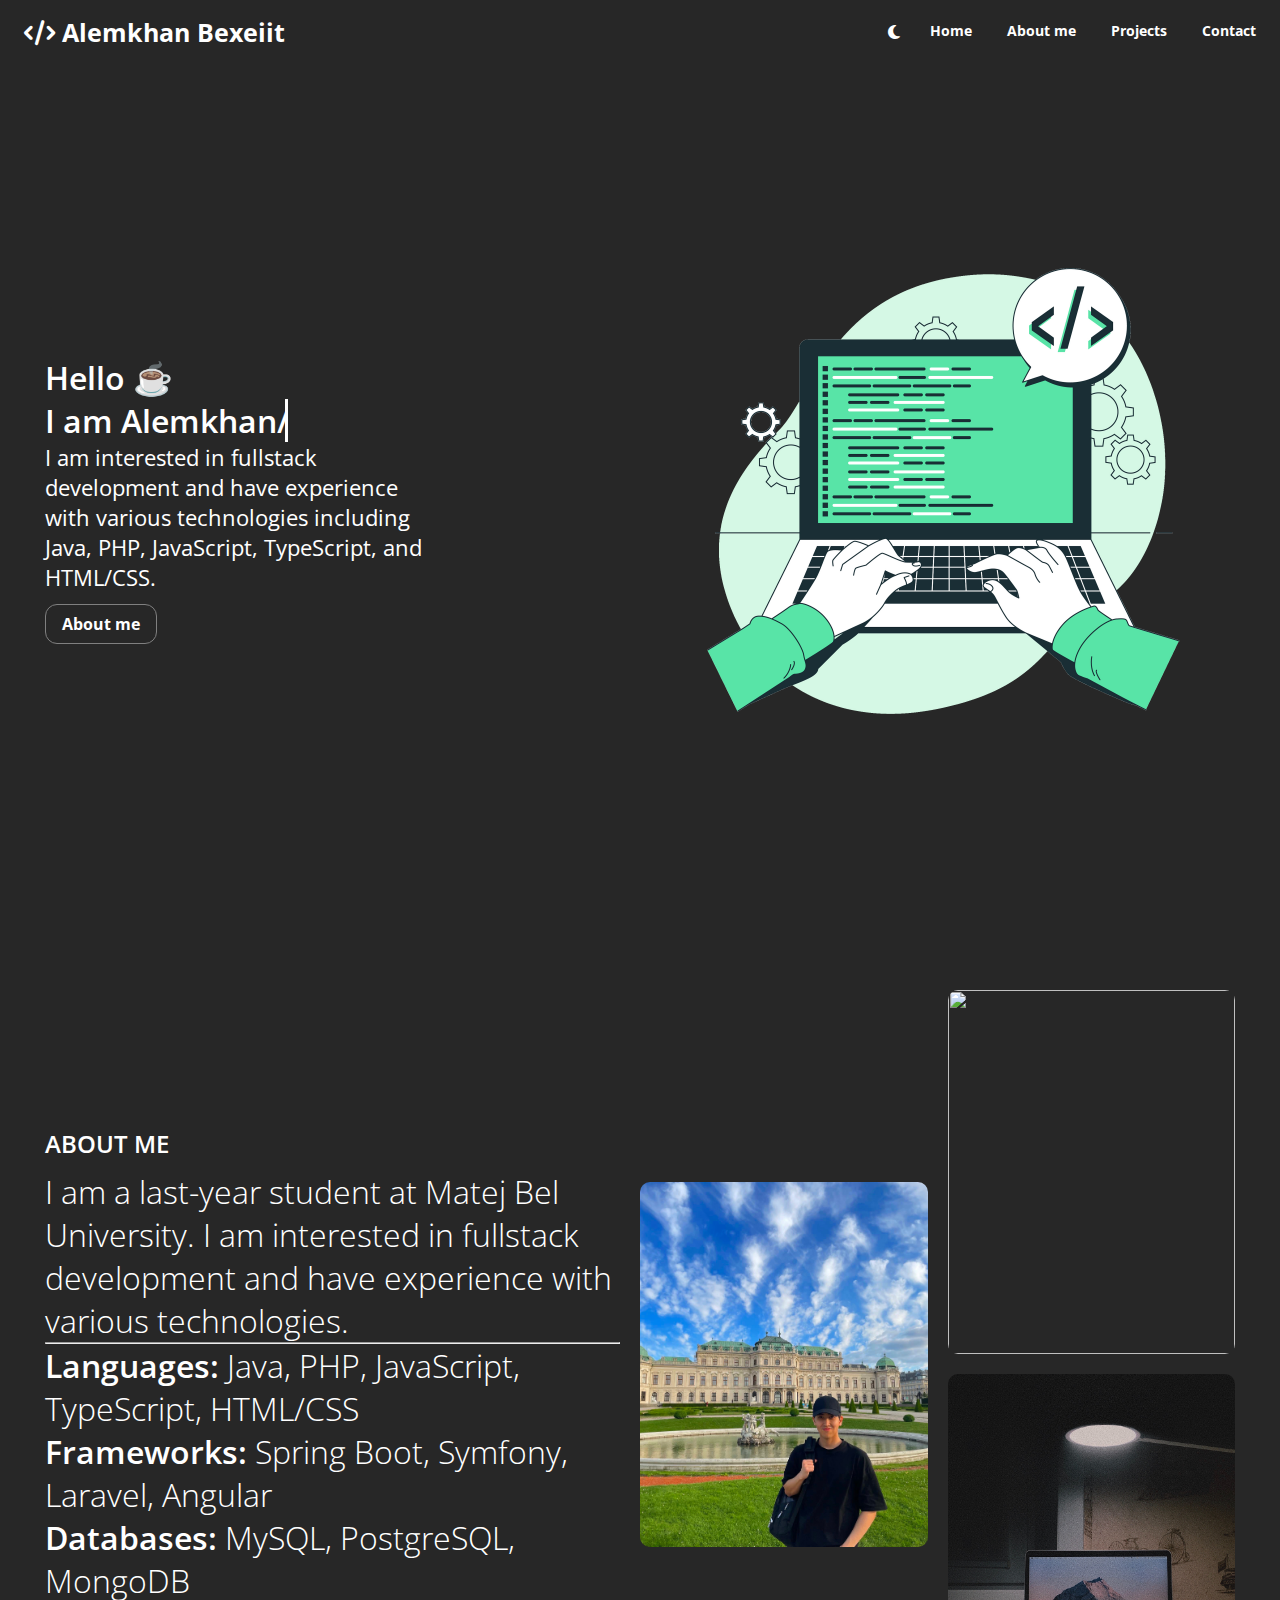
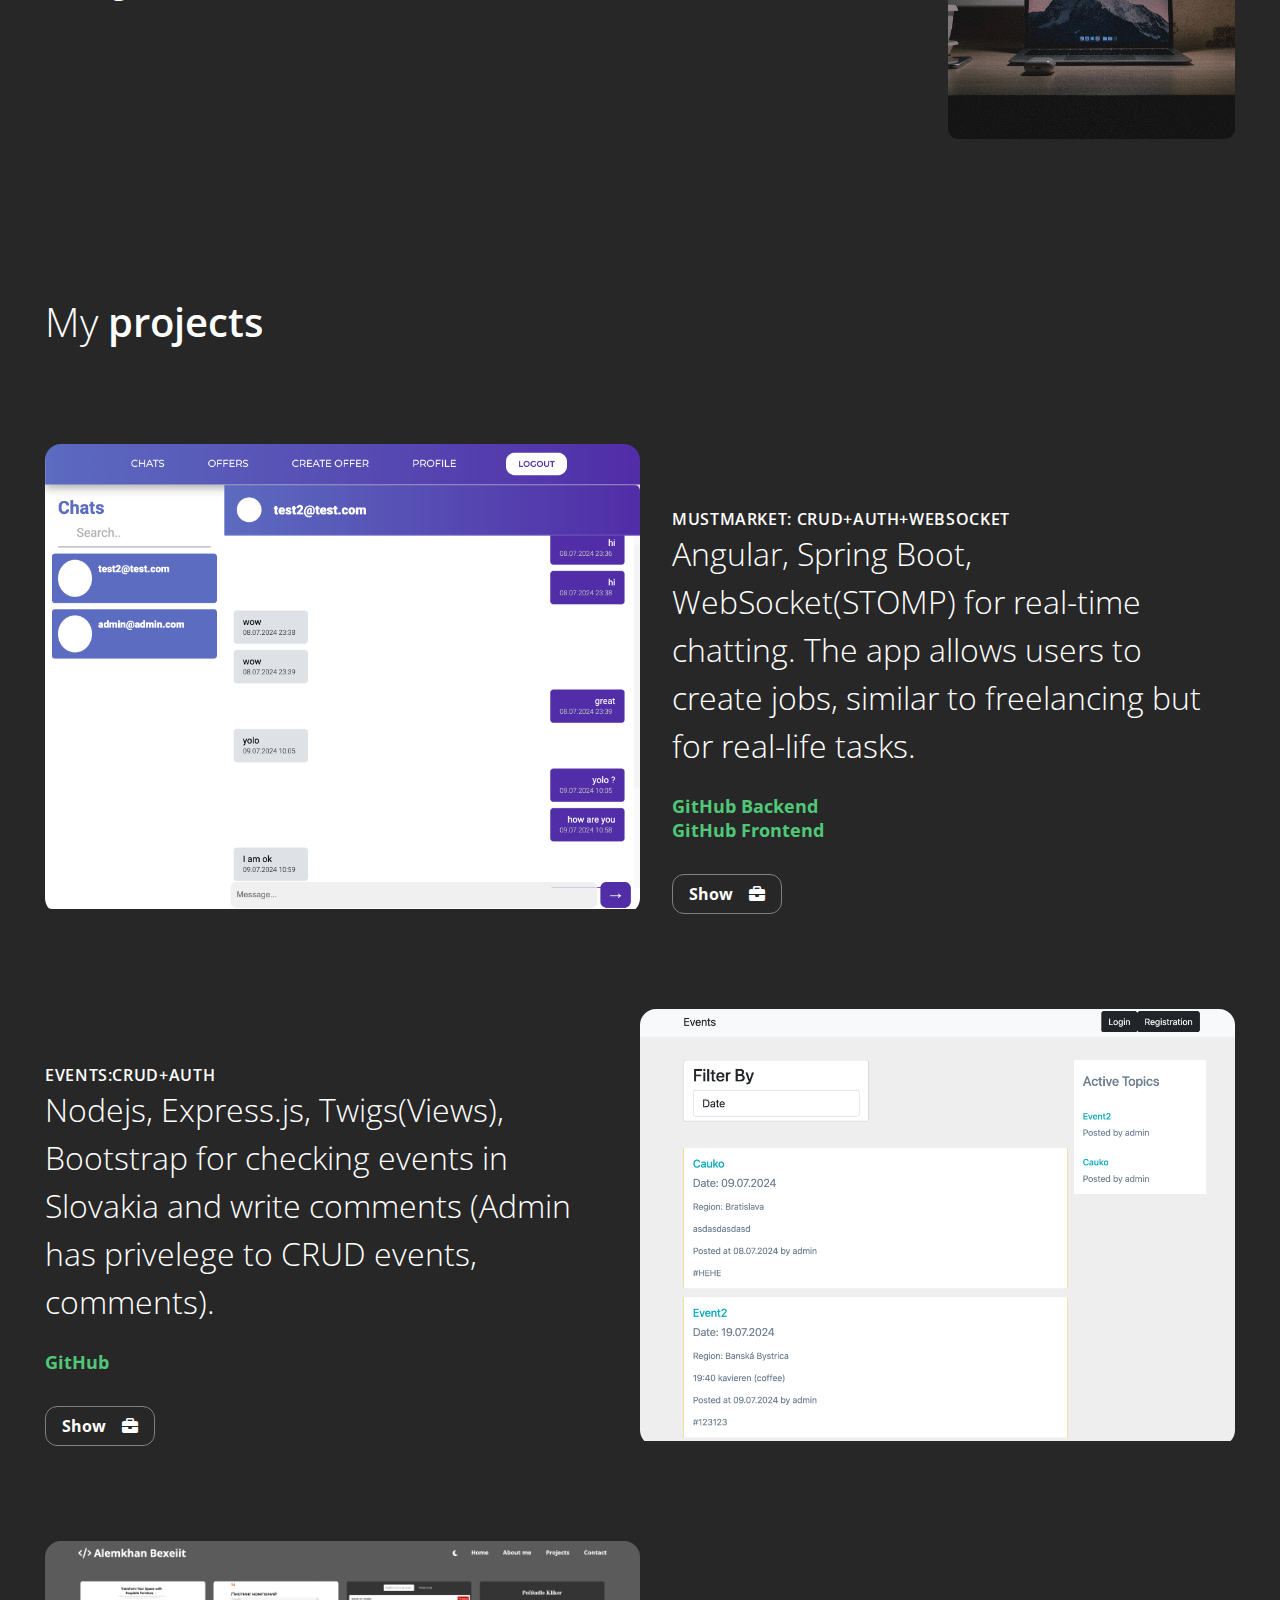
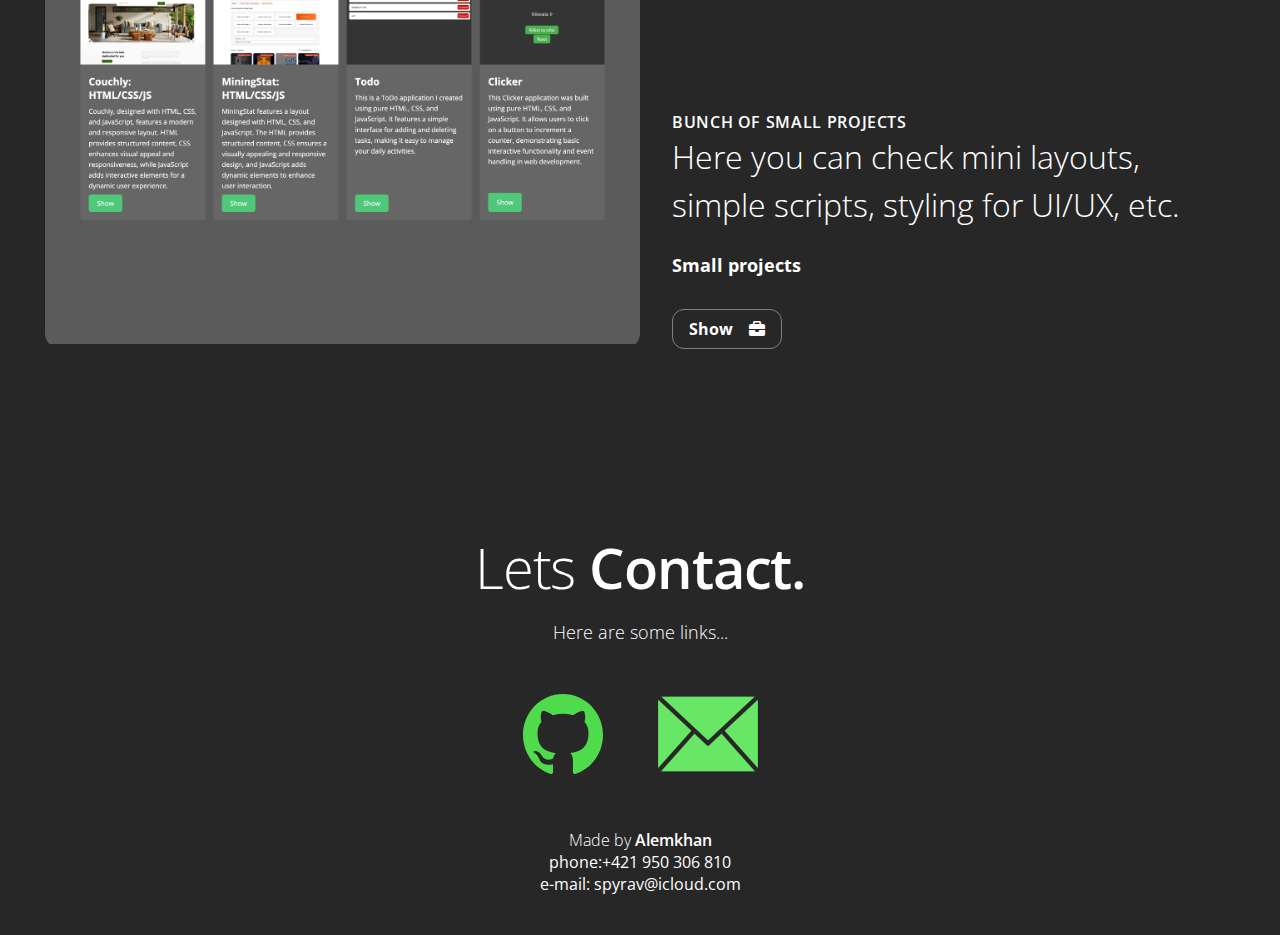
==== commit 6ed3f637: "Portfolio" ====
--- a/index.html
+++ b/index.html
@@ -13,7 +13,7 @@
     <link rel="stylesheet" href="style.css" />
     <link rel="stylesheet" href="https://cdnjs.cloudflare.com/ajax/libs/font-awesome/6.1.1/css/all.min.css" />
     <link rel="shortcut icon" href="img/code_codepen_coding_development_program_programming_icon_123266.png" type="image/x-icon" />
-    <title>Alemkhan Bexeiit</title>
+    <title>AlemkhanIT</title>
 </head>
 <body class="dark-mode">
 	<!--Hlavička html kódu-->
@@ -63,15 +63,15 @@
 			<div class="container about__container">
 				<div class="about__info">
 					<h2 class="about__title">About me</h2>
-					<div class="about__text"><span>I am a last-year student at Matej Bel University.</span> Languages: <span>Java, PHP, JavaScript, TypeScript, HTML/CSS</span><br>
+					<div class="about__text"><span>I am a last-year student at Matej Bel University. I am interested in fullstack development and have experience with various technologies.</span> <hr>Languages: <span>Java, PHP, JavaScript, TypeScript, HTML/CSS</span><br>
 
 						Frameworks: <span>Spring Boot, Symfony, Laravel, Angular</span><br>
 						
 						Databases: <span>MySQL, PostgreSQL, MongoDB </span></div>
 				</div>
 				<div class="about__gallery">
+					<div class="about__img"><img src="img/IMG_4415.JPG" alt=""></div>
 					<div class="about__img"><img src="img/IMG_4137.png" alt=""></div>
-					<div class="about__img"><img src="img/IMG_4415.JPG" alt=""></div>
 					<div class="about__img"><img src="img/about-3.png" alt=""></div>
 				</div>
 			</div>
@@ -89,8 +89,8 @@
 						<div class="card__info">
 							<span class="card__tag">MustMarket: CRUD+AUTH+WEBSOCKET</span>
 							<div class="card__text">Angular, Spring Boot, WebSocket(STOMP) for real-time chatting. The app allows users to create jobs, similar to freelancing but for real-life tasks.</span></div>
-							<div class="card__category"><a href="https://github.com/AlemkhanIT/MustMarket-BE">GitHub Backend</a></div>
-							<div class="card__category"><a href="https://github.com/AlemkhanIT/MustMarket-FE">GitHub Frontend</a></div>
+							<div class="card__category"><a class="githubb" href="https://github.com/AlemkhanIT/MustMarket-BE">GitHub Backend</a></div>
+							<div class="card__category"><a class="githubb" href="https://github.com/AlemkhanIT/MustMarket-FE">GitHub Frontend</a></div>
 
 							<a href="http://mustmarket.great-site.net" id="btnwork1" class="card__button darker-mode"><span>Show</span> <i class="fa-solid fa-briefcase"></i></a>
 						</div>
@@ -103,21 +103,20 @@
 						<div class="card__info">
 							<span class="card__tag">Events:CRUD+AUTH</span>
 							<div class="card__text">Nodejs, Express.js, Twigs(Views), Bootstrap for checking events in Slovakia and write comments (Admin has privelege to CRUD events, comments). </span></div>
-							<div class="card__category"><a href="https://github.com/AlemkhanIT/ExpressSql">GitHub</a></div>
+							<div class="card__category"><a class="githubb" href="https://github.com/AlemkhanIT/ExpressSql">GitHub</a></div>
 							<a href="http://91.186.197.233" id="btnwork2" class="card__button darker-mode"><span>Show</span> <i class="fa-solid fa-briefcase"></i></a>
 						</div>
 					</div>
 					<!--Documentacia-->
 					<div class="works__card card">
 						<div class="card__img">
-							<img src="img/documentation.png" alt="">
+							<img src="img/Screen Shot 2024-07-09 at 18.23.24.png" alt="">
 						</div>
 						<div class="card__info">
-							<span class="card__tag">Mini Dokumentácia HTML</span>
-							<div class="card__text">Lorem ipsum dolor sit amet, consectetur <span>adipiscing elit. Ultrices
-									lorem non feugiat egestas amet.</span></div>
-							<div class="card__category">App</div>
-							<a href="htmldoc.html" id="btnwork3" class="card__button darker-mode"><span>Show</span> <i class="fa-solid fa-briefcase"></i></a>
+							<span class="card__tag">Bunch of small projects</span>
+							<div class="card__text">Here you can check mini layouts, simple scripts, styling for UI/UX, etc.</span></div>
+							<div class="card__category">Small projects</div>
+							<a href="cards.html" id="btnwork3" class="card__button darker-mode"><span>Show</span> <i class="fa-solid fa-briefcase"></i></a>
 						</div>
 					</div>
 				</div>
--- a/style.css
+++ b/style.css
@@ -1,3 +1,4 @@
+@import url('https://fonts.googleapis.com/css2?family=Open+Sans:ital,wght@0,300..800;1,300..800&display=swap');
 /* štandardné nastavenia */
 * {
 	box-sizing: border-box;
@@ -578,3 +579,14 @@
     }
 }
 
+.githubb{
+    color: #50C878;
+    text-decoration: none;
+}
+.githubb:visited{
+    color: #50C878;
+    text-decoration: none;
+}
+.githubb:hover{
+    text-decoration: underline;
+}